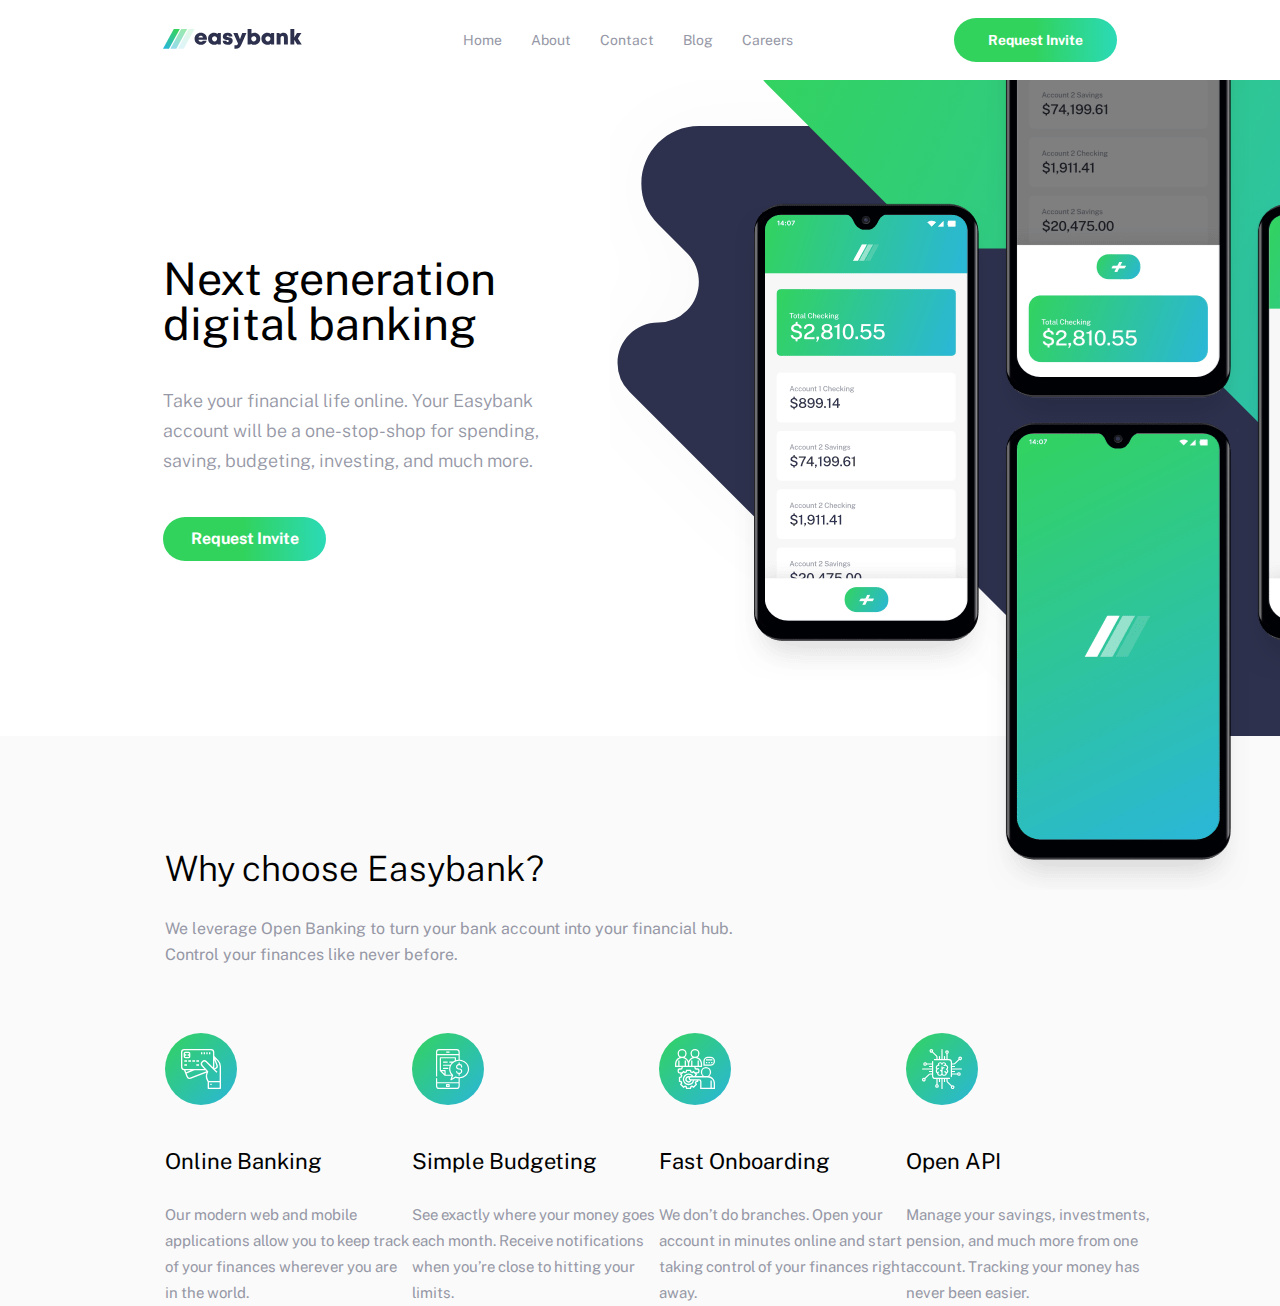
==== index.html @ a8ef4554 "Update" ====
<!DOCTYPE html>

<html lang="en">
<head>

    <meta charset="UTF-8">
    <meta name="viewport"
          content="width=device-width, user-scalable=no, initial-scale=1.0, maximum-scale=1.0, minimum-scale=1.0">
    <meta http-equiv="X-UA-Compatible" content="ie=edge">
    <meta name="author" content="Alexis Ferreira">
    <link rel="icon" type="image/png" sizes="32x32" href="./images/favicon-32x32.png">
    <link rel="stylesheet" href="css/reset.css">
    <link rel="stylesheet" href="css/styles.css">
    <title>Challenge 11</title>

</head>

<body>

<section class="container-header">
    <header>
        <div id="header-responsive">
            <div class="logo-responsive">
                <img src="images/logo.svg" alt="Website logo">
            </div>
            <div id="menu-responsive">

            </div>
        </div>

        <div id="header-desktop">
            <div class="logo-desktop">
                <a href="#">
                    <img src="images/logo.svg" alt="Website logo">
                </a>
            </div>
            <div class="menu-desktop">
                <ul>
                    <li>
                        <a href="#!">Home</a>
                    </li>
                    <li>
                        <a href="#!">About</a>
                    </li>
                    <li>
                        <a href="#!">Contact</a>
                    </li>
                    <li>
                        <a href="#!">Blog</a>
                    </li>
                    <li>
                        <a href="#!">Careers</a>
                    </li>
                </ul>
            </div>
            <div class="container-btn-request">
                <div class="btn-request">
                    <a href="#!">Request Invite</a>
                </div>
            </div>
        </div>
    </header>
</section>

<main>
    <section class="container-next-generation">
        <div class="next-generation">
            <h2>Next generation digital banking</h2>
            <p class="description-next-generation">
                Take your financial life online. Your Easybank account will be a one-stop-shop for spending, saving,
                budgeting, investing, and much more.
            </p>
            <div class="btn-request">
                <a href="#!">Request Invite</a>
            </div>
        </div>
        <div class="container-mobile-application">
            <div id="mobile-application-background"></div>
        </div>

    </section>

    <section class="container-why-choose-easybank">
        <div class="title-why-choose-easybank">
            Why choose Easybank?
        </div>
        <div class="description-why-choose-easybank">
            We leverage Open Banking to turn your bank account into your financial hub. Control
            your finances like never before.
        </div>
        <div class="container-description">
            <div class="container-description-why-choose-easybank">
                <div class="container-icon-why-choose-easybank">
                    <img src="images/icon-online.svg" alt="Online banking icon">
                </div>
                <div class="h2-why-choose-easybank">Online Banking</div>
                <p class="text-why-choose-easybank">Our modern web and mobile applications allow you to keep track of
                    your
                    finances wherever you are in the world.</p>
            </div>
            <div class="container-description-why-choose-easybank">
                <div class="container-icon-why-choose-easybank">
                    <img src="images/icon-budgeting.svg" alt="Budgeting icon">
                </div>
                <div class="h2-why-choose-easybank">Simple Budgeting</div>
                <p class="text-why-choose-easybank">See exactly where your money goes each month. Receive notifications
                    when
                    you’re close to hitting your limits.</p>
            </div>
            <div class="container-description-why-choose-easybank">
                <div class="container-icon-why-choose-easybank">
                    <img src="images/icon-onboarding.svg" alt="Onboarding icon">
                </div>
                <div class="h2-why-choose-easybank">Fast Onboarding</div>
                <p class="text-why-choose-easybank">We don’t do branches. Open your account in minutes online and start
                    taking control of your finances right away.</p>
            </div>
            <div class="container-description-why-choose-easybank">
                <div class="container-icon-why-choose-easybank">
                    <img src="images/icon-api.svg" alt="Api icon">
                </div>
                <div class="h2-why-choose-easybank">Open API</div>
                <p class="text-why-choose-easybank">Manage your savings, investments, pension, and much more from one
                    account. Tracking your money has never been easier.</p>
            </div>
        </div>
    </section>
</main>

<script src="js/script.js"></script>
</body>

</html>
---- css/styles.css ----
/******************** POLICE ********************/

@font-face {
    font-family: "Public Sans";
    src: url("../police/Public_Sans/PublicSans-VariableFont_wght.ttf");
}

/******************** GENERAL ********************/

body {

    font-family: "Public Sans", sans-serif;
}

.btn-request {

    height: 44px;
    width: 163px;

    border-radius: 50px;

    background: rgb(49, 211, 92);
    background: linear-gradient(90deg, rgba(49, 211, 92, 1) 49%, rgba(43, 218, 183, 1) 100%);

    display: flex;
    justify-content: center;
    align-items: center;
}

.btn-request > a {

    color: white;

    font-weight: 700;

    text-decoration: none;

    padding: 13px 25px;
    border-radius: 50px;
}


/******************** HEADER ********************/

/*
HEADER DESKTOP */

#header-responsive {

    display: none;
}

#header-desktop {

    display: flex;
    justify-content: space-between;
    align-items: center;

    background-color: white;

    position: relative;

    z-index: 3;

    padding: 0 163px;

    height: 80px;

    font-size: 14px;
}

#header-desktop > .menu-desktop > ul {

    width: 330px;

    display: flex;
    justify-content: space-between;
}

#header-desktop > .menu-desktop > ul > li > a {

    text-decoration: none;

    color: hsl(233, 8%, 62%);
}

/*
RESPONSIVE */

@media all AND (max-width: 1024px) {

    #header-desktop {

        display: none;
    }

    #header-responsive {

        display: flex;
        justify-content: space-between;

        height: 64px;
    }

    #header-responsive > .logo-responsive {

        margin-left: 24px;

        display: flex;
        align-items: center;
    }

    #header-responsive > #menu-responsive {

        width: 25px;

        margin-right: 24px;

        background: url("../images/icon-hamburger.svg") no-repeat center;
        background-size: contain;
    }
}

/******************** MAIN ********************/

/*
NEXT GENERATION */

main > .container-next-generation {

    display: flex;
    align-items: center;

    height: 656px;
}

main > .container-next-generation > .next-generation {

    display: flex;
    flex-direction: column;
    justify-content: space-between;

    padding-left: 163px;

    width: 40%;
    height: 305px;
}

main > .container-next-generation > .next-generation > h2 {

    font-size: 45px;

    width: 400px;
}

main > .container-next-generation > .next-generation > .description-next-generation {

    font-size: 18px;
    font-weight: 300;

    color: hsl(233, 8%, 62%);

    line-height: 30px;

    width: 431px;
}

main > .container-next-generation > .container-mobile-application {

    position: relative;

    width: 60%;
    height: 100%;

    background: url("../images/bg-intro-desktop.svg") -65px -261px;

    overflow-x: clip;
}

#mobile-application-background {

    height: 930px;
    width: 100%;

    background: url("../images/image-mockups.png");

    z-index: 2;

    position: absolute;
    top: -120px;
    right: -125px;

}

/*
WHY CHOOSE EASYBANK */

main > .container-why-choose-easybank {

    padding-top: 115px;

    background-color: hsl(0, 0%, 98%);

    text-align: center;
}

main > .container-why-choose-easybank > .title-why-choose-easybank {

    text-align: start;

    margin-left: 165px;
    margin-bottom: 30px;

    font-size: 35px;
    font-weight: 300;

    min-width: 175px;
}

main > .container-why-choose-easybank > .description-why-choose-easybank {

    text-align: start;

    margin-left: 165px;
    margin-bottom: 65px;

    width: 620px;

    line-height: 26px;

    color: hsl(233, 8%, 62%);
}

main > .container-why-choose-easybank > .container-description {

    display: flex;
    justify-content: space-between;

    padding: 0 165px;

    text-align: start;
}

main > .container-why-choose-easybank > .container-description > .container-description-why-choose-easybank > .container-icon-why-choose-easybank {

    display: flex;
    justify-content: start;

    margin-bottom: 45px;
}

main > .container-why-choose-easybank > .container-description > .container-description-why-choose-easybank > .h2-why-choose-easybank {

    font-size: 22px;

    margin-bottom: 30px;
}

main > .container-why-choose-easybank > .container-description > .container-description-why-choose-easybank > .text-why-choose-easybank {

    font-size: 15px;

    color: hsl(233, 8%, 62%);

    line-height: 26px;

    width: 247px;
}

/*
RESPONSIVE MAIN
SECTION NEXT GENERATION*/

@media all AND (max-width: 1024px) {

    main > .container-next-generation {

        flex-direction: column-reverse;
        justify-content: flex-end;
    }

    main > .container-next-generation > .container-mobile-application {

        margin-bottom: 40px;

        height: 310px;
        width: 100%;

        background-size: cover !important;
        background: url("../images/bg-intro-mobile.svg") no-repeat right -80px;
    }

    main > .container-next-generation > .next-generation {

        padding-left: 0;

        text-align: center;

        display: flex;
        flex-direction: column;
        align-items: center;

        height: auto;
        width: auto;
        margin-bottom: 90px;
    }

    main > .container-next-generation > .next-generation > h2 {

        margin-bottom: 25px;

        font-size: 35px;
        font-weight: 300;

        width: 290px;

        line-height: 45px;
    }

    main > .container-next-generation > .next-generation > .description-next-generation {

        margin-bottom: 35px;

        font-size: 14px;

        width: 90%;
        min-width: 305px;
    }

    #mobile-application-background {

        background-size: 360px;

        height: 100%;

        background-position: center -129px;
        background-repeat: no-repeat;

        top: 0;
        left: 0;
    }

    /*
RESPONSIVE
WHY CHOOSE EASYBANK*/
    main > .container-why-choose-easybank {

        padding-top: 70px;

        background-color: hsl(0, 0%, 98%);

        display: flex;
        flex-direction: column;
        align-items: center;
    }

    main > .container-why-choose-easybank > .title-why-choose-easybank {

        text-align: center;

        margin-left: 0;
    }

    main > .container-why-choose-easybank > .description-why-choose-easybank {

        text-align: center;

        margin-left: 0;
        margin-bottom: 60px;

        line-height: 20px;

        width: 300px;

        font-size: 14px;
    }

    main > .container-why-choose-easybank > .container-description {

        display: flex;
        flex-direction: column;
        align-items: center;

        padding: 0;
    }

    main > .container-why-choose-easybank > .container-description > .container-description-why-choose-easybank {

        display: flex;
        flex-direction: column;
        align-items: center;

        text-align: center;

        margin-bottom: 30px;
    }

    main > .container-why-choose-easybank > .container-description > .container-description-why-choose-easybank
    > .text-why-choose-easybank {

        width: 320px;

        font-size: 315px;
    }

    }
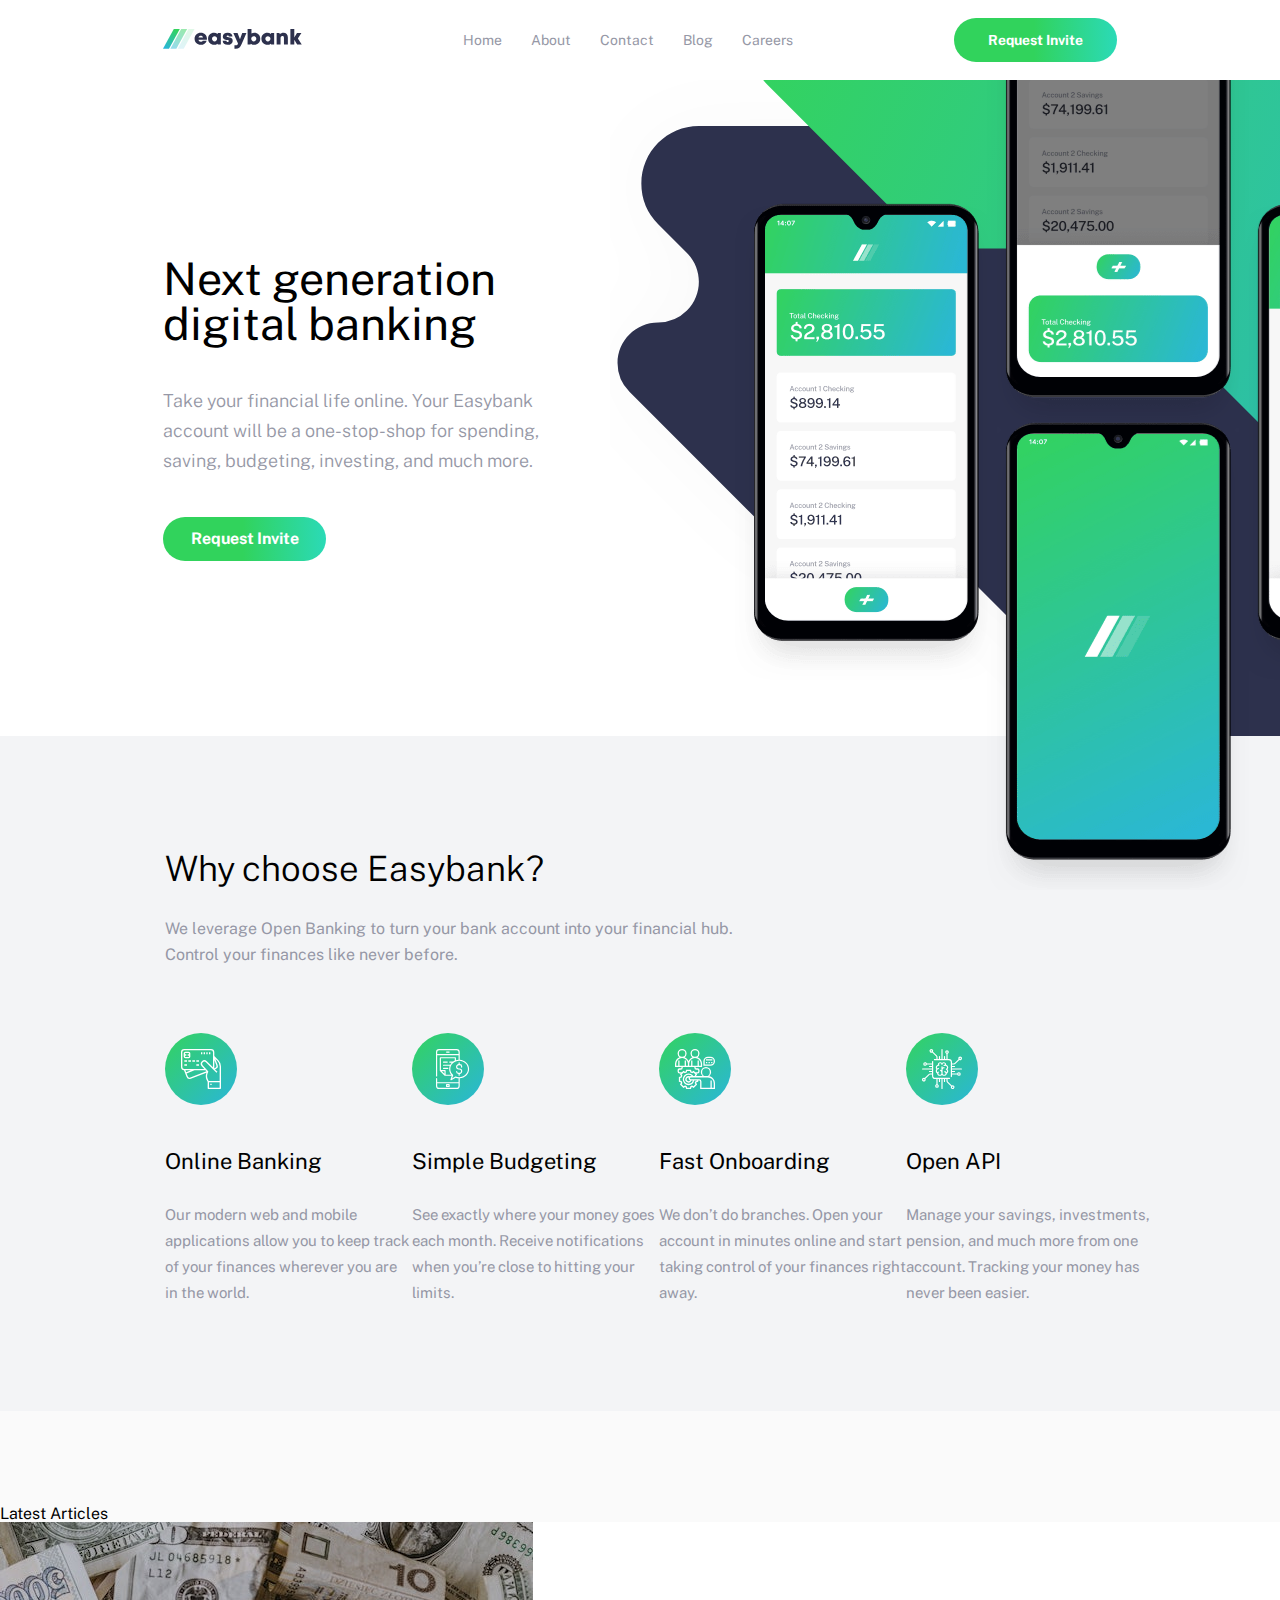
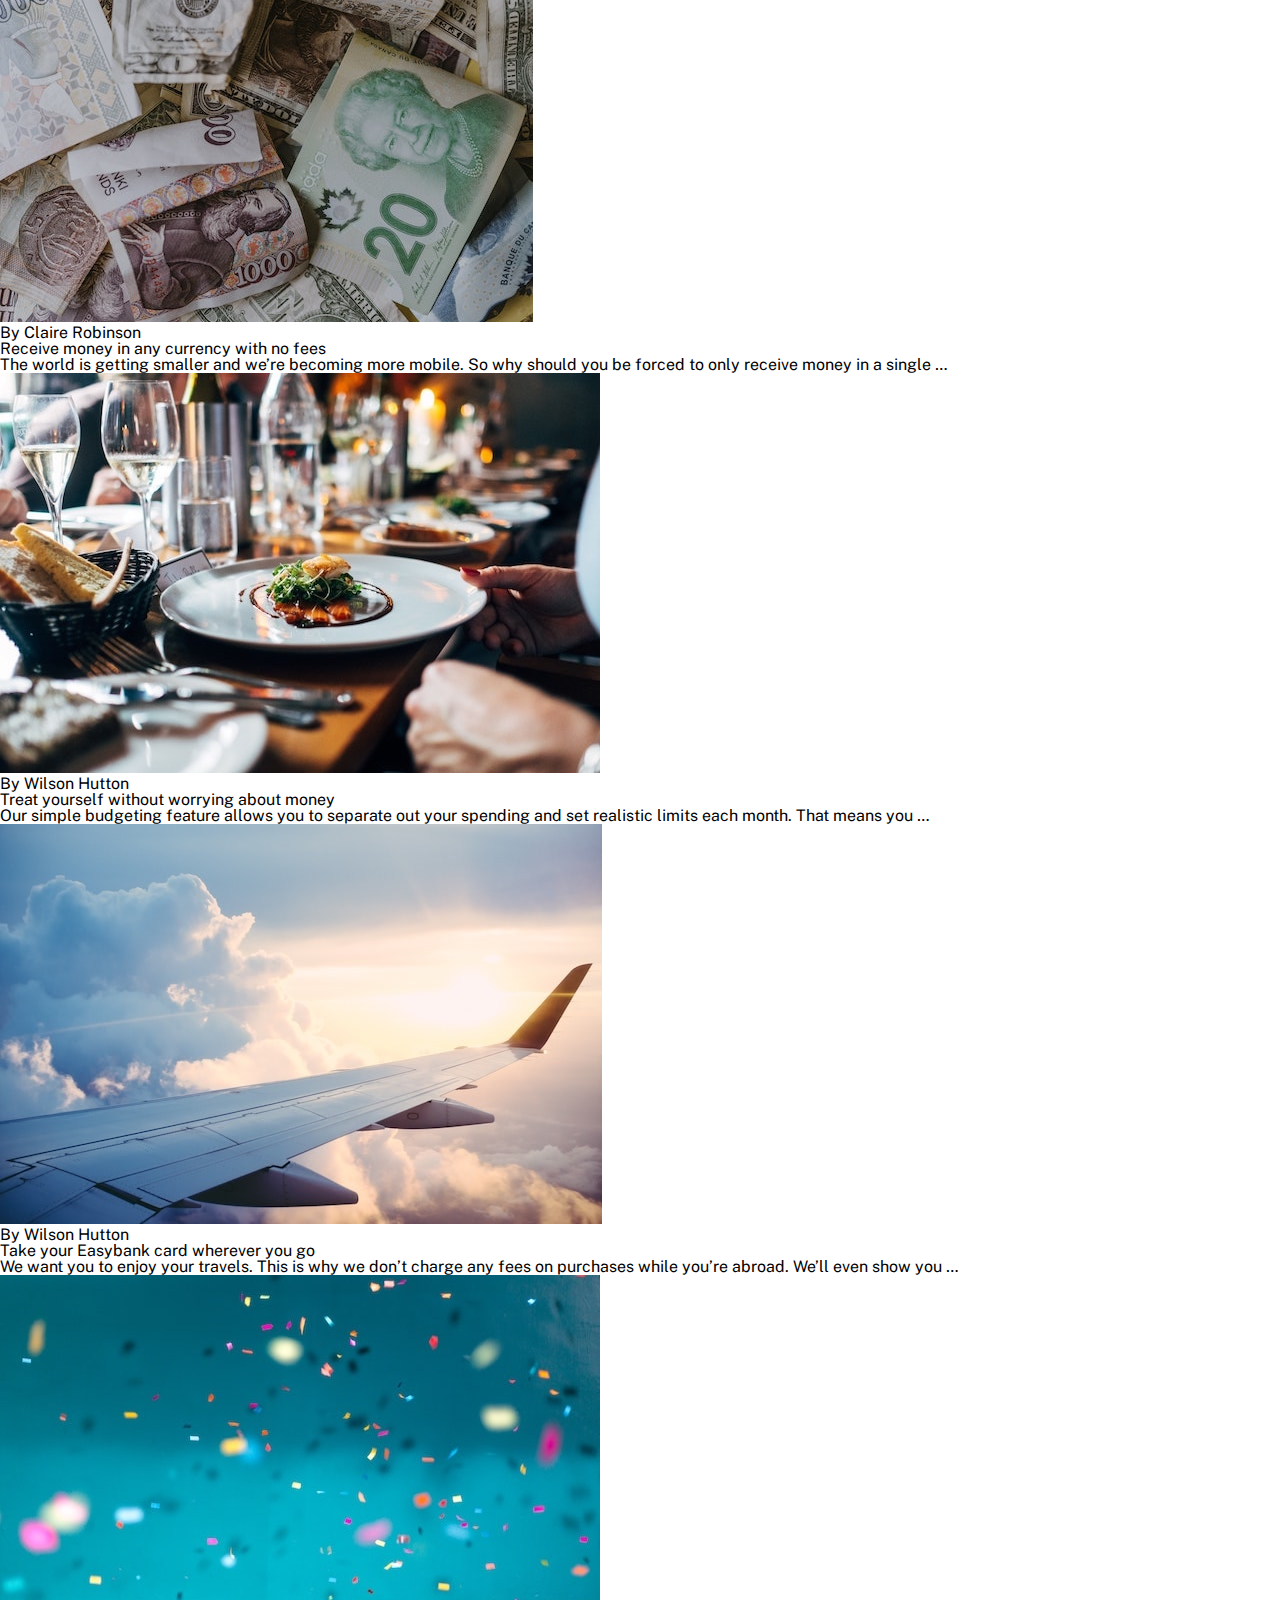
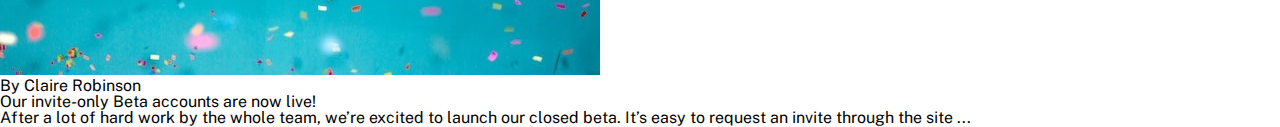
==== commit 9d574de9: "Update" ====
--- a/index.html
+++ b/index.html
@@ -125,6 +125,48 @@
             </div>
         </div>
     </section>
+
+    <section class="latest-article">
+        <div class="title-latest-article">
+            Latest Articles
+        </div>
+        <div class="container-articles">
+            <div class="articles">
+                <div class="article">
+                    <div class="image-article">
+                        <img src="images/image-currency.jpg" alt="Money picture">
+                    </div>
+                    <div class="article-author">By Claire Robinson</div>
+                    <div class="article-title">Receive money in any currency with no fees</div>
+                    <div class="article-text">The world is getting smaller and we’re becoming more mobile. So why should you be forced to only receive money in a single …</div>
+                </div>
+                <div class="article">
+                    <div class="image-article">
+                        <img src="images/image-restaurant.jpg" alt="Restaurent picture">
+                    </div>
+                    <div class="article-author">By Wilson Hutton</div>
+                    <div class="article-title">Treat yourself without worrying about money</div>
+                    <div class="article-text">Our simple budgeting feature allows you to separate out your spending and set realistic limits each month. That means you …</div>
+                </div>
+                <div class="article">
+                    <div class="image-article">
+                        <img src="images/image-plane.jpg" alt="Plane picture">
+                    </div>
+                    <div class="article-author">By Wilson Hutton</div>
+                    <div class="article-title">Take your Easybank card wherever you go</div>
+                    <div class="article-text">We want you to enjoy your travels. This is why we don’t charge any fees on purchases while you’re abroad. We’ll even show you …</div>
+                </div>
+                <div class="article">
+                    <div class="image-article">
+                        <img src="images/image-confetti.jpg" alt="Confetti picture">
+                    </div>
+                    <div class="article-author">By Claire Robinson</div>
+                    <div class="article-title">Our invite-only Beta accounts are now live!</div>
+                    <div class="article-text">After a lot of hard work by the whole team, we’re excited to launch our closed beta. It’s easy to request an invite through the site ...</div>
+                </div>
+            </div>
+        </div>
+    </section>
 </main>
 
 <script src="js/script.js"></script>
--- a/css/styles.css
+++ b/css/styles.css
@@ -199,9 +199,11 @@
 
     padding-top: 115px;
 
-    background-color: hsl(0, 0%, 98%);
+    background-color: hsl(220, 16%, 96%);
 
     text-align: center;
+
+    padding-bottom: 105px;
 }
 
 main > .container-why-choose-easybank > .title-why-choose-easybank {
@@ -265,6 +267,20 @@
     line-height: 26px;
 
     width: 247px;
+}
+
+/*
+SECTION LATEST ARTICLES */
+main > .latest-article {
+
+    padding-top: 95px;
+
+    background-color: hsl(0, 0%, 98%);
+}
+
+main > .latest-article > .container-articles > .articles > .article {
+
+    background-color: white;
 }
 
 /*
@@ -345,9 +361,7 @@
 WHY CHOOSE EASYBANK*/
     main > .container-why-choose-easybank {
 
-        padding-top: 70px;
-
-        background-color: hsl(0, 0%, 98%);
+        padding: 70px 0;
 
         display: flex;
         flex-direction: column;
@@ -400,7 +414,80 @@
 
         width: 320px;
 
-        font-size: 315px;
-    }
-
-    }+        font-size: 15px;
+    }
+
+    /* RESPONSIVE
+SECTION LATEST ARTICLES */
+    main > .latest-article {
+
+        padding-top: 95px;
+    }
+
+    main > .latest-article > .title-latest-article {
+
+        font-size: 25px;
+
+        text-align: center;
+
+        margin-bottom: 39px;
+    }
+
+    main > .latest-article > .container-articles > .articles > .article {
+
+        text-align: start;
+
+        width: 327px;
+
+        margin: 0 auto;
+    }
+
+    main > .latest-article > .container-articles > .articles > .article > .image-article > img {
+
+        height: 200px;
+        width: 327px;
+
+        border-top-left-radius: 5px;
+        border-top-right-radius: 5px;
+
+        margin-bottom: 30px;
+    }
+
+    main > .latest-article > .container-articles > .articles > .article > .article-author {
+
+        width: 265px;
+
+        font-size: 11px;
+
+        color: hsl(233, 8%, 62%);
+
+        margin: 0 auto 15px;
+    }
+
+    main > .latest-article > .container-articles > .articles > .article > .article-title {
+
+        width: 265px;
+
+        font-size: 15px;
+
+        line-height: 20px;
+
+        margin: 0 auto 15px;
+    }
+
+    main > .latest-article > .container-articles > .articles > .article > .article-text {
+
+        font-size: 12px;
+
+        width: 265px;
+
+        line-height: 17px;
+
+        padding-bottom: 38px;
+
+        margin: 0 auto 24px;
+
+        color: hsl(233, 8%, 62%);
+    }
+
+}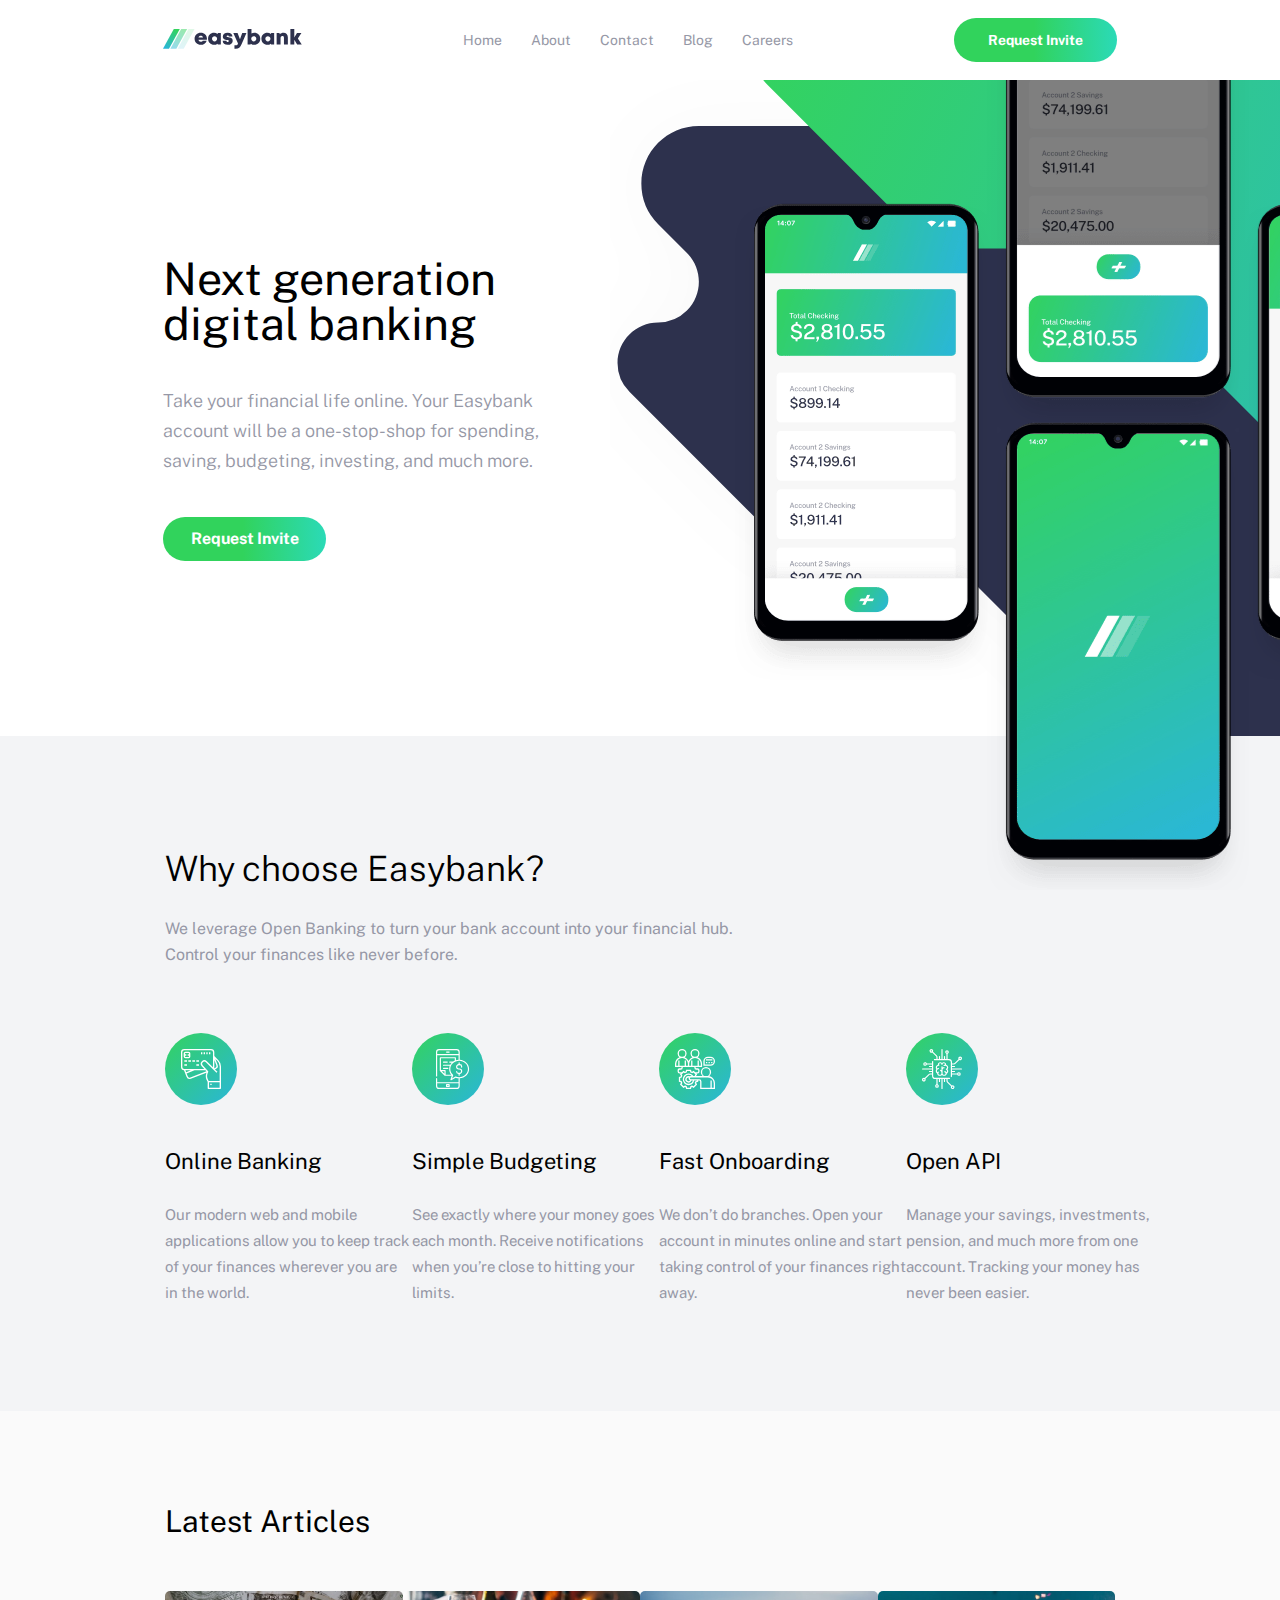
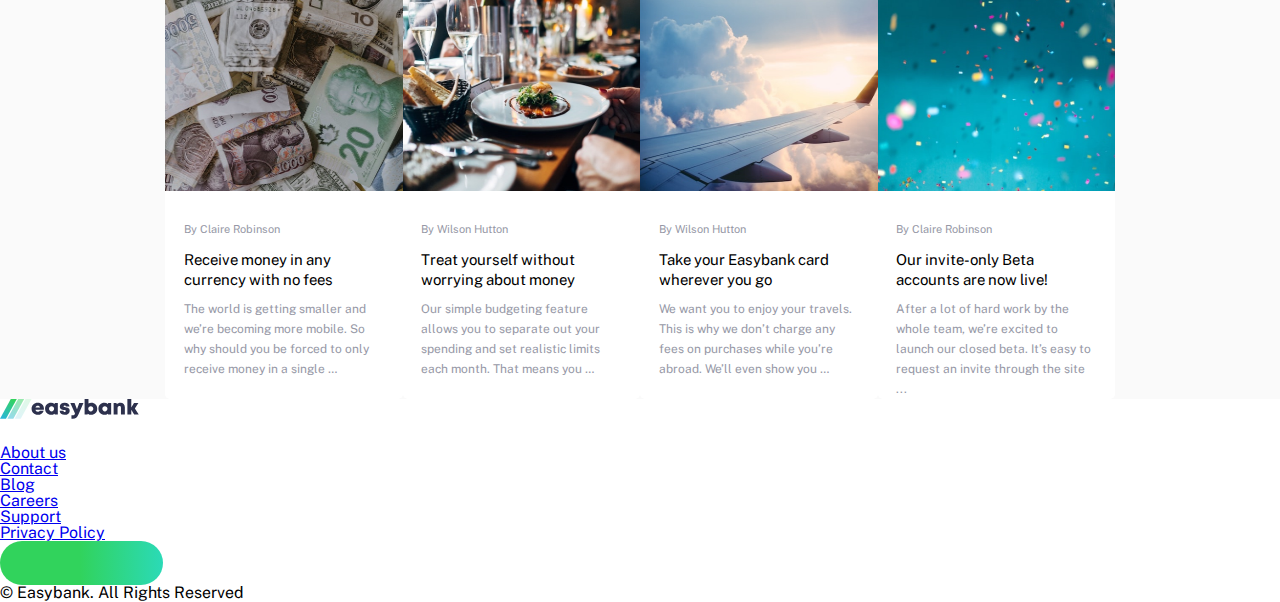
==== commit 63a97135: "Add footer" ====
--- a/index.html
+++ b/index.html
@@ -169,6 +169,49 @@
     </section>
 </main>
 
+<footer>
+    <div class="container-footer">
+        <div class="logo-footer">
+            <img src="images/logo.svg" alt="Website logo">
+        </div>
+        <div class="container-social-media-footer">
+            <div class="social-media-footer-logo">
+                <img src="images/icon-facebook.svg" alt="Facebook icon">
+                <img src="images/icon-youtube.svg" alt="Youtube icon">
+                <img src="images/icon-twitter.svg" alt="Twitter icon">
+                <img src="images/icon-pinterest.svg" alt="Pinterest icon">
+                <img src="images/icon-instagram.svg" alt="Instagram icon">
+            </div>
+        </div>
+        <div class="menu-footer">
+            <ul>
+                <li>
+                    <a href="#!">About us</a>
+                </li>
+                <li>
+                    <a href="#!">Contact</a>
+                </li>
+                <li>
+                    <a href="#!">Blog</a>
+                </li>
+                <li>
+                    <a href="#!">Careers</a>
+                </li>
+                <li>
+                    <a href="#!">Support</a>
+                </li>
+                <li>
+                    <a href="#!">Privacy Policy</a>
+                </li>
+            </ul>
+        </div>
+        <div class="btn-request"></div>
+        <div class="copyright">
+            © Easybank. All Rights Reserved
+        </div>
+    </div>
+</footer>
+
 <script src="js/script.js"></script>
 </body>
 
--- a/css/styles.css
+++ b/css/styles.css
@@ -273,14 +273,74 @@
 SECTION LATEST ARTICLES */
 main > .latest-article {
 
-    padding-top: 95px;
+    padding: 95px 165px 0;
 
     background-color: hsl(0, 0%, 98%);
 }
 
+main > .latest-article > .title-latest-article {
+
+    font-size: 30px;
+
+    margin-bottom: 55px;
+}
+
+main > .latest-article > .container-articles > .articles {
+
+    display: flex;
+    justify-content: space-between;
+}
+
 main > .latest-article > .container-articles > .articles > .article {
 
     background-color: white;
+
+    border-radius: 5px;
+
+    overflow: hidden;
+}
+
+main > .latest-article > .container-articles > .articles > .article > .image-article > img{
+
+    height: 200px;
+    width: 255px;
+}
+
+main > .latest-article > .container-articles > .articles > .article > .article-author {
+
+    margin: 30px auto 15px;
+
+    color: hsl(233, 8%, 62%);
+
+    width: 200px;
+
+    font-size: 11px;
+
+}
+
+main > .latest-article > .container-articles > .articles > .article > .article-title {
+
+    font-size: 15px;
+
+    width: 200px;
+
+    line-height: 20px;
+
+    margin: 0 auto 9px;
+
+}
+
+main > .latest-article > .container-articles > .articles > .article > .article-text {
+
+    width: 200px;
+
+    font-size: 12px;
+
+    line-height: 20px;
+
+    color: hsl(233, 8%, 62%);
+
+    margin: 0 auto;
 }
 
 /*
@@ -422,6 +482,7 @@
     main > .latest-article {
 
         padding-top: 95px;
+        padding-bottom: 38px;
     }
 
     main > .latest-article > .title-latest-article {
@@ -433,13 +494,25 @@
         margin-bottom: 39px;
     }
 
+    main > .latest-article > .container-articles > .articles {
+
+        flex-direction: column;
+    }
+
     main > .latest-article > .container-articles > .articles > .article {
 
         text-align: start;
 
         width: 327px;
 
-        margin: 0 auto;
+        margin: 0 auto 22px;
+
+        border-radius: 5px;
+    }
+
+    main > .latest-article > .container-articles > .articles > .article:last-child {
+
+        margin-bottom: 90px;
     }
 
     main > .latest-article > .container-articles > .articles > .article > .image-article > img {
@@ -447,9 +520,6 @@
         height: 200px;
         width: 327px;
 
-        border-top-left-radius: 5px;
-        border-top-right-radius: 5px;
-
         margin-bottom: 30px;
     }
 
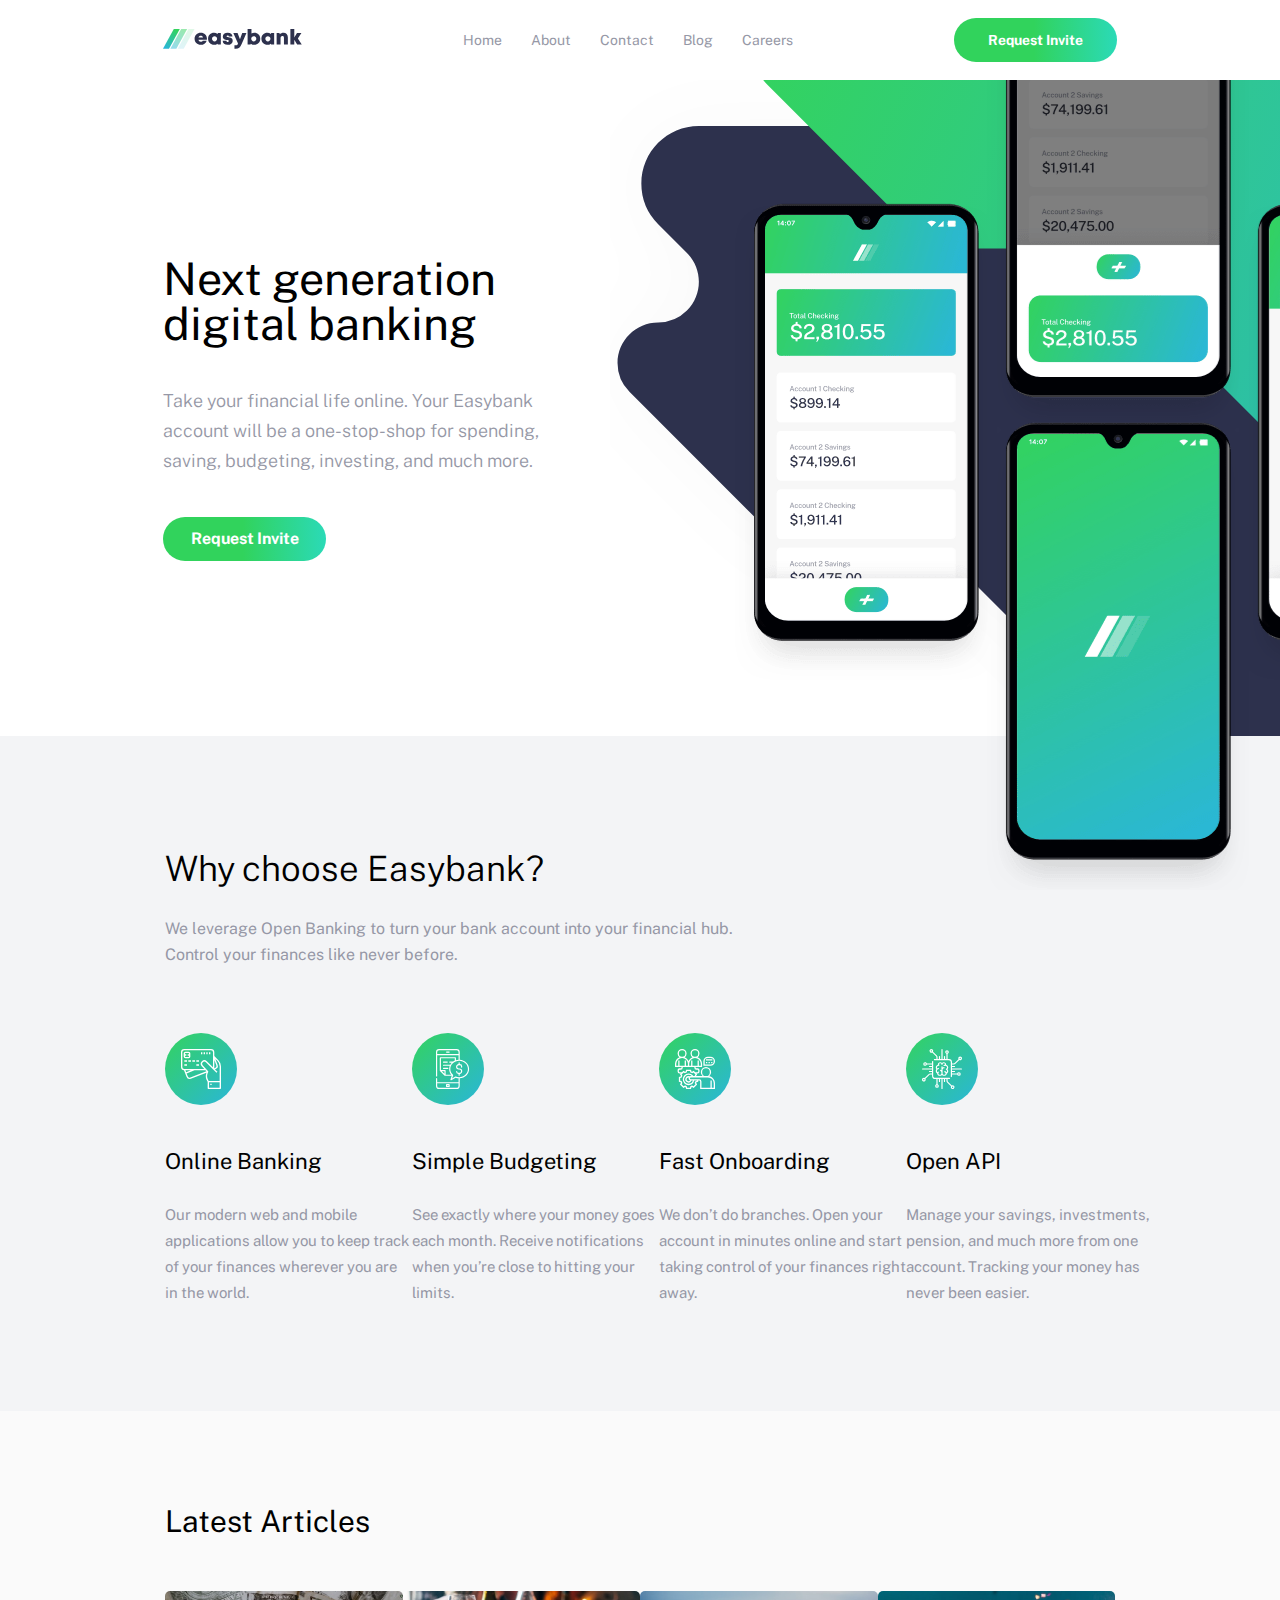
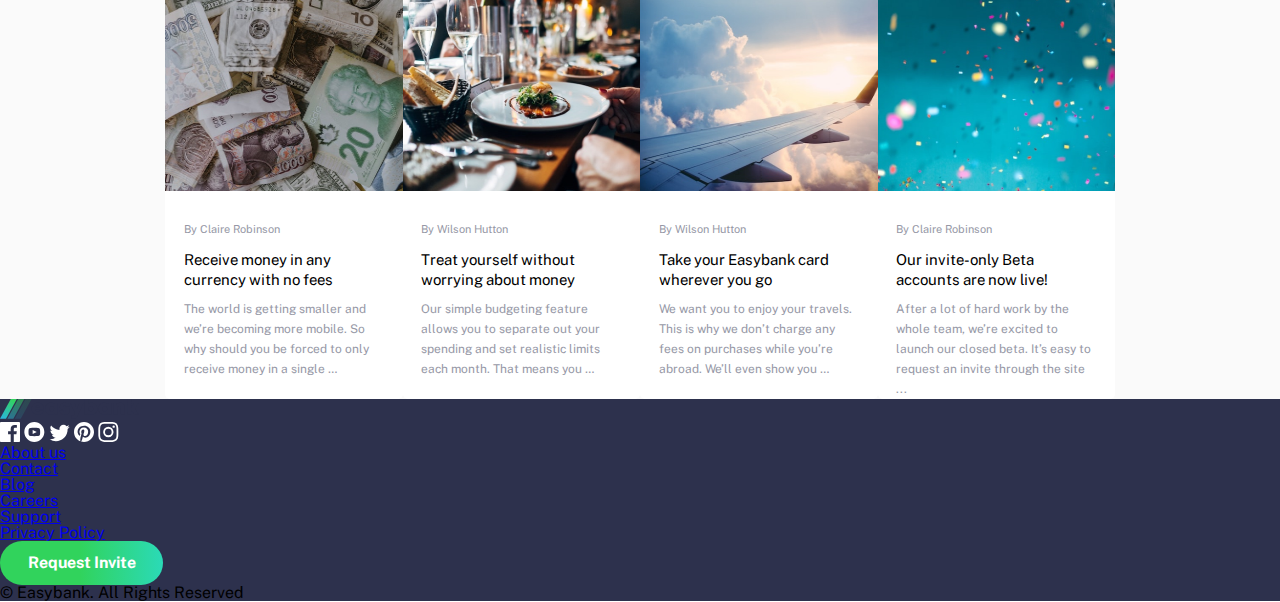
==== commit 61ee6370: "Update" ====
--- a/index.html
+++ b/index.html
@@ -138,7 +138,9 @@
                     </div>
                     <div class="article-author">By Claire Robinson</div>
                     <div class="article-title">Receive money in any currency with no fees</div>
-                    <div class="article-text">The world is getting smaller and we’re becoming more mobile. So why should you be forced to only receive money in a single …</div>
+                    <div class="article-text">The world is getting smaller and we’re becoming more mobile. So why should
+                        you be forced to only receive money in a single …
+                    </div>
                 </div>
                 <div class="article">
                     <div class="image-article">
@@ -146,7 +148,9 @@
                     </div>
                     <div class="article-author">By Wilson Hutton</div>
                     <div class="article-title">Treat yourself without worrying about money</div>
-                    <div class="article-text">Our simple budgeting feature allows you to separate out your spending and set realistic limits each month. That means you …</div>
+                    <div class="article-text">Our simple budgeting feature allows you to separate out your spending and
+                        set realistic limits each month. That means you …
+                    </div>
                 </div>
                 <div class="article">
                     <div class="image-article">
@@ -154,7 +158,9 @@
                     </div>
                     <div class="article-author">By Wilson Hutton</div>
                     <div class="article-title">Take your Easybank card wherever you go</div>
-                    <div class="article-text">We want you to enjoy your travels. This is why we don’t charge any fees on purchases while you’re abroad. We’ll even show you …</div>
+                    <div class="article-text">We want you to enjoy your travels. This is why we don’t charge any fees on
+                        purchases while you’re abroad. We’ll even show you …
+                    </div>
                 </div>
                 <div class="article">
                     <div class="image-article">
@@ -162,7 +168,9 @@
                     </div>
                     <div class="article-author">By Claire Robinson</div>
                     <div class="article-title">Our invite-only Beta accounts are now live!</div>
-                    <div class="article-text">After a lot of hard work by the whole team, we’re excited to launch our closed beta. It’s easy to request an invite through the site ...</div>
+                    <div class="article-text">After a lot of hard work by the whole team, we’re excited to launch our
+                        closed beta. It’s easy to request an invite through the site ...
+                    </div>
                 </div>
             </div>
         </div>
@@ -171,43 +179,49 @@
 
 <footer>
     <div class="container-footer">
-        <div class="logo-footer">
-            <img src="images/logo.svg" alt="Website logo">
-        </div>
-        <div class="container-social-media-footer">
-            <div class="social-media-footer-logo">
-                <img src="images/icon-facebook.svg" alt="Facebook icon">
-                <img src="images/icon-youtube.svg" alt="Youtube icon">
-                <img src="images/icon-twitter.svg" alt="Twitter icon">
-                <img src="images/icon-pinterest.svg" alt="Pinterest icon">
-                <img src="images/icon-instagram.svg" alt="Instagram icon">
-            </div>
-        </div>
-        <div class="menu-footer">
-            <ul>
-                <li>
-                    <a href="#!">About us</a>
-                </li>
-                <li>
-                    <a href="#!">Contact</a>
-                </li>
-                <li>
-                    <a href="#!">Blog</a>
-                </li>
-                <li>
-                    <a href="#!">Careers</a>
-                </li>
-                <li>
-                    <a href="#!">Support</a>
-                </li>
-                <li>
-                    <a href="#!">Privacy Policy</a>
-                </li>
-            </ul>
-        </div>
-        <div class="btn-request"></div>
-        <div class="copyright">
-            © Easybank. All Rights Reserved
+        <div class="footer-container-left">
+            <div class="logo-footer">
+                <img src="images/logo.svg" alt="Website logo">
+            </div>
+            <div class="container-social-media-footer">
+                <div class="social-media-footer-logo">
+                    <img src="images/icon-facebook.svg" alt="Facebook icon">
+                    <img src="images/icon-youtube.svg" alt="Youtube icon">
+                    <img src="images/icon-twitter.svg" alt="Twitter icon">
+                    <img src="images/icon-pinterest.svg" alt="Pinterest icon">
+                    <img src="images/icon-instagram.svg" alt="Instagram icon">
+                </div>
+            </div>
+            <div class="menu-footer">
+                <ul>
+                    <li>
+                        <a href="#!">About us</a>
+                    </li>
+                    <li>
+                        <a href="#!">Contact</a>
+                    </li>
+                    <li>
+                        <a href="#!">Blog</a>
+                    </li>
+                    <li>
+                        <a href="#!">Careers</a>
+                    </li>
+                    <li>
+                        <a href="#!">Support</a>
+                    </li>
+                    <li>
+                        <a href="#!">Privacy Policy</a>
+                    </li>
+                </ul>
+            </div>
+        </div>
+        <div class="cfooter-container-right">
+            <div class="btn-request">
+                <a href="#!">Request Invite</a>
+            </div>
+            <div class="copyright">
+                © Easybank. All Rights Reserved
+            </div>
         </div>
     </div>
 </footer>
--- a/css/styles.css
+++ b/css/styles.css
@@ -341,6 +341,14 @@
     color: hsl(233, 8%, 62%);
 
     margin: 0 auto;
+}
+
+/*
+FOOTER */
+
+footer {
+
+    background-color: hsl(233, 26%, 24%);
 }
 
 /*
@@ -469,8 +477,7 @@
         margin-bottom: 30px;
     }
 
-    main > .container-why-choose-easybank > .container-description > .container-description-why-choose-easybank
-    > .text-why-choose-easybank {
+    main > .container-why-choose-easybank > .container-description > .container-description-why-choose-easybank > .text-why-choose-easybank {
 
         width: 320px;
 
@@ -481,8 +488,7 @@
 SECTION LATEST ARTICLES */
     main > .latest-article {
 
-        padding-top: 95px;
-        padding-bottom: 38px;
+        padding: 95px 0 38px;
     }
 
     main > .latest-article > .title-latest-article {
@@ -560,4 +566,5 @@
         color: hsl(233, 8%, 62%);
     }
 
-}+
+} /* END RESPONSIVE */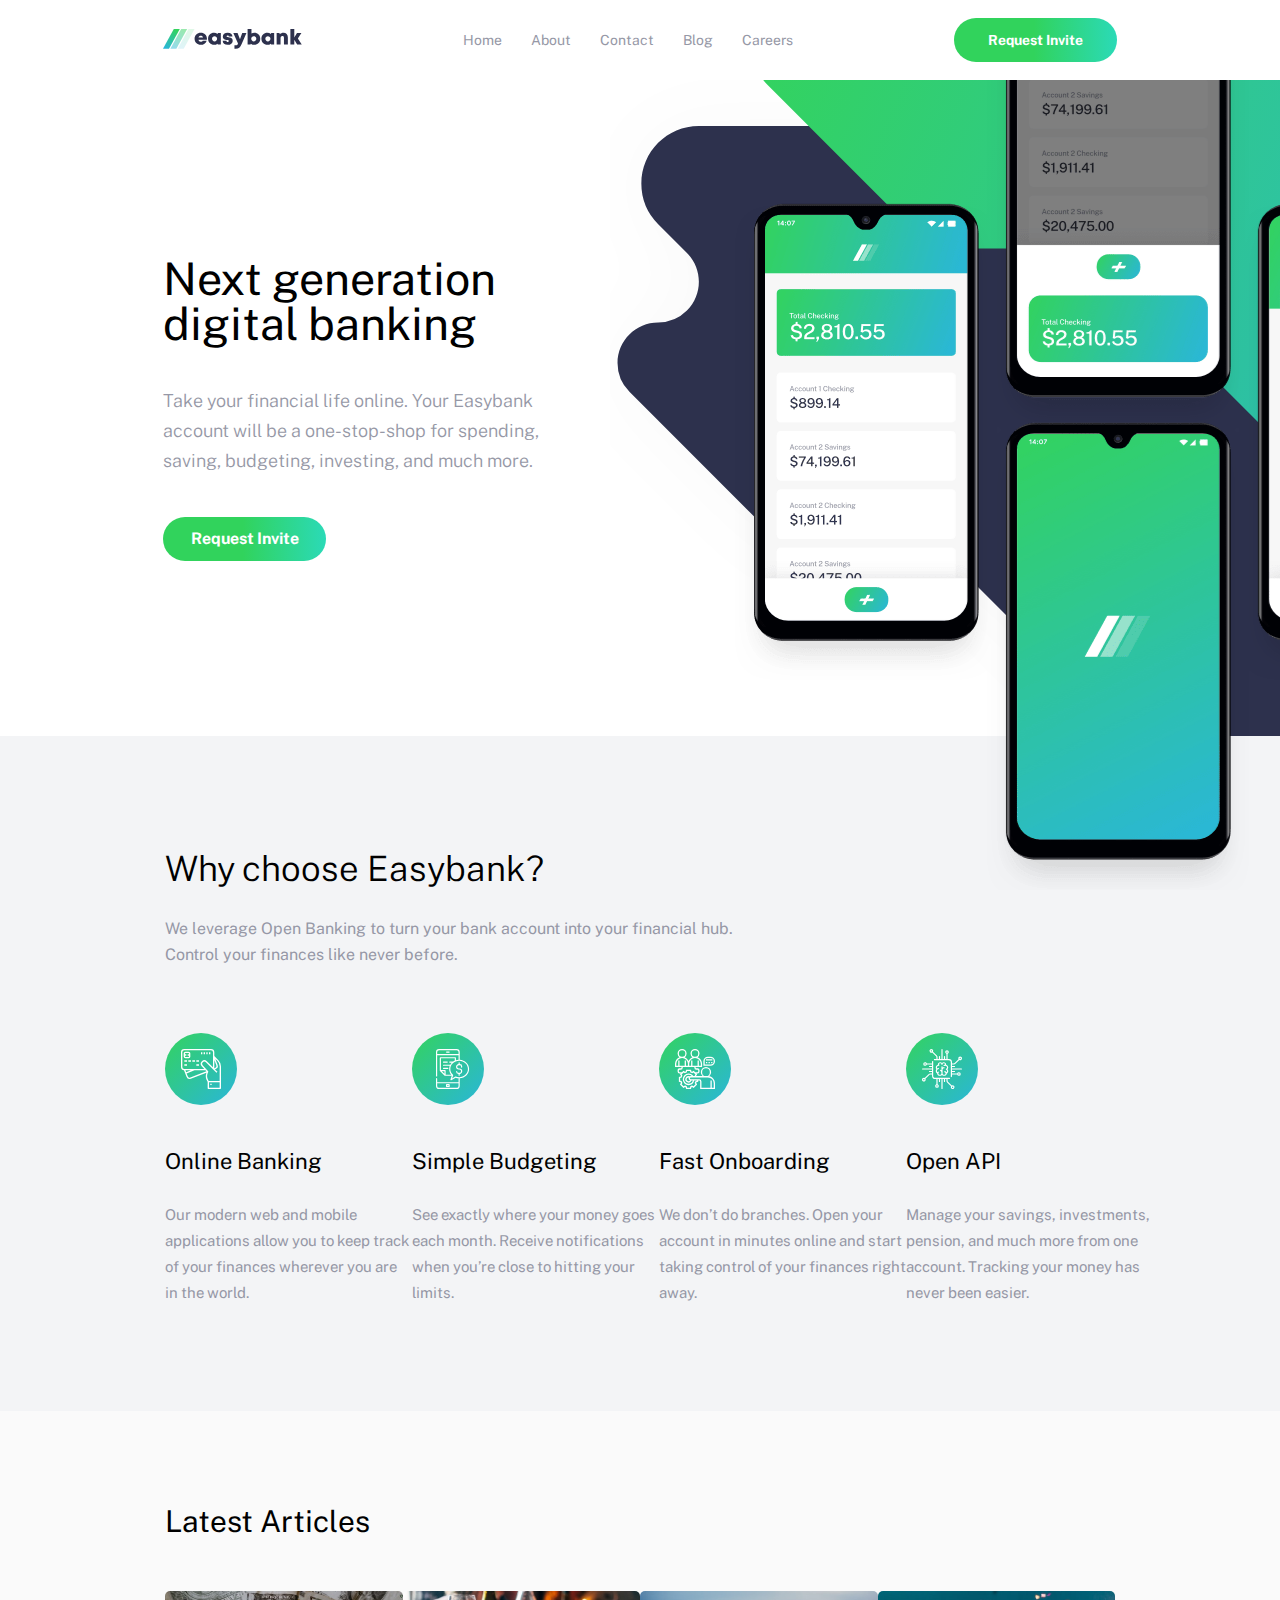
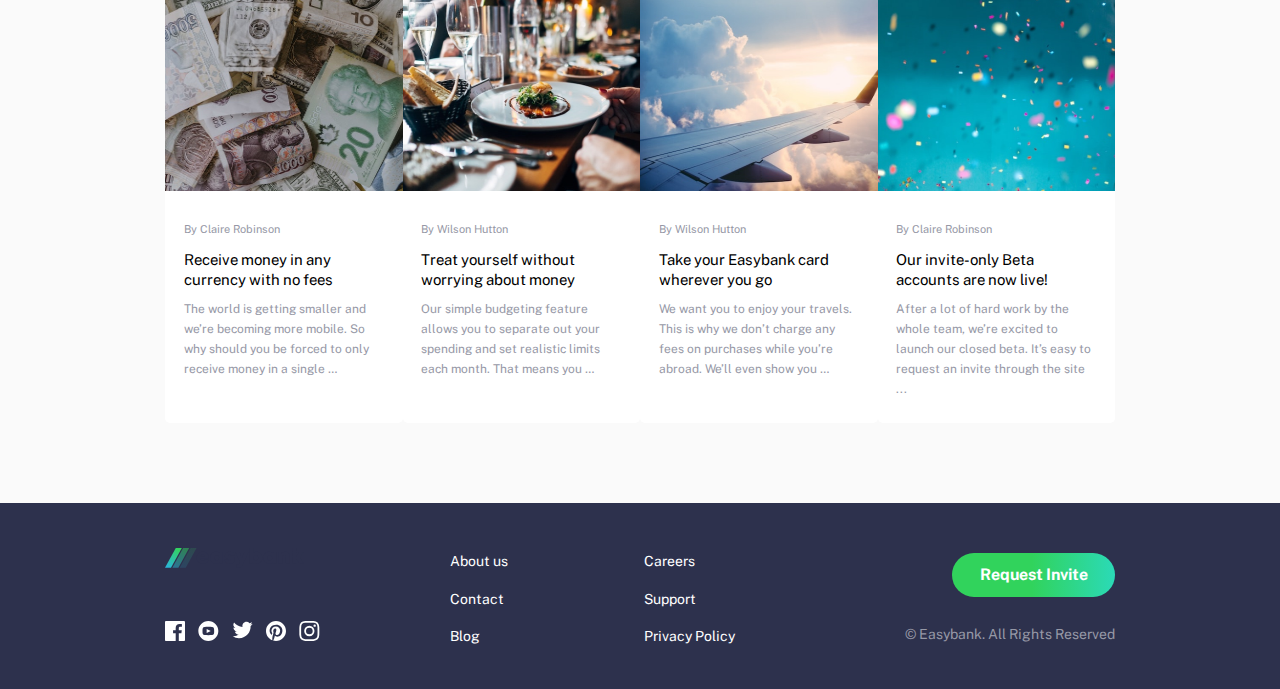
==== commit d7c551b4: "Update responsive" ====
--- a/index.html
+++ b/index.html
@@ -180,42 +180,58 @@
 <footer>
     <div class="container-footer">
         <div class="footer-container-left">
-            <div class="logo-footer">
-                <img src="images/logo.svg" alt="Website logo">
-            </div>
-            <div class="container-social-media-footer">
-                <div class="social-media-footer-logo">
-                    <img src="images/icon-facebook.svg" alt="Facebook icon">
-                    <img src="images/icon-youtube.svg" alt="Youtube icon">
-                    <img src="images/icon-twitter.svg" alt="Twitter icon">
-                    <img src="images/icon-pinterest.svg" alt="Pinterest icon">
-                    <img src="images/icon-instagram.svg" alt="Instagram icon">
+            <div class="container-logo-and-social-icon">
+                <div class="logo-footer">
+                    <img src="images/logo.svg" alt="Website logo">
+                </div>
+                <div class="container-social-media-footer">
+                    <div class="social-media-footer-logo">
+                        <a href="#!">
+                            <img src="images/icon-facebook.svg" alt="Facebook icon">
+                        </a>
+                        <a href="#!">
+                            <img src="images/icon-youtube.svg" alt="Youtube icon">
+                        </a>
+                        <a href="#!">
+                            <img src="images/icon-twitter.svg" alt="Twitter icon">
+                        </a>
+                        <a href="#!">
+                            <img src="images/icon-pinterest.svg" alt="Pinterest icon">
+                        </a>
+                        <a href="#!">
+                            <img src="images/icon-instagram.svg" alt="Instagram icon">
+                        </a>
+                    </div>
                 </div>
             </div>
             <div class="menu-footer">
                 <ul>
-                    <li>
-                        <a href="#!">About us</a>
-                    </li>
-                    <li>
-                        <a href="#!">Contact</a>
-                    </li>
-                    <li>
-                        <a href="#!">Blog</a>
-                    </li>
-                    <li>
-                        <a href="#!">Careers</a>
-                    </li>
-                    <li>
-                        <a href="#!">Support</a>
-                    </li>
-                    <li>
-                        <a href="#!">Privacy Policy</a>
-                    </li>
+                    <div class="menu-footer-left-container">
+                        <li>
+                            <a href="#!">About us</a>
+                        </li>
+                        <li>
+                            <a href="#!">Contact</a>
+                        </li>
+                        <li>
+                            <a href="#!">Blog</a>
+                        </li>
+                    </div>
+                    <div class="menu-footer-right-container">
+                        <li>
+                            <a href="#!">Careers</a>
+                        </li>
+                        <li>
+                            <a href="#!">Support</a>
+                        </li>
+                        <li>
+                            <a href="#!">Privacy Policy</a>
+                        </li>
+                    </div>
                 </ul>
             </div>
         </div>
-        <div class="cfooter-container-right">
+        <div class="footer-container-right">
             <div class="btn-request">
                 <a href="#!">Request Invite</a>
             </div>
--- a/css/styles.css
+++ b/css/styles.css
@@ -273,7 +273,7 @@
 SECTION LATEST ARTICLES */
 main > .latest-article {
 
-    padding: 95px 165px 0;
+    padding: 95px 165px 80px;
 
     background-color: hsl(0, 0%, 98%);
 }
@@ -300,7 +300,7 @@
     overflow: hidden;
 }
 
-main > .latest-article > .container-articles > .articles > .article > .image-article > img{
+main > .latest-article > .container-articles > .articles > .article > .image-article > img {
 
     height: 200px;
     width: 255px;
@@ -341,6 +341,8 @@
     color: hsl(233, 8%, 62%);
 
     margin: 0 auto;
+
+    padding-bottom: 24px;
 }
 
 /*
@@ -350,6 +352,88 @@
 
     background-color: hsl(233, 26%, 24%);
 }
+
+footer > .container-footer {
+
+    display: flex;
+    justify-content: space-between;
+
+    padding: 0 165px 45px;
+}
+
+footer > .container-footer > .footer-container-left {
+
+    display: flex;
+}
+
+footer > .container-footer > .footer-container-left > .container-logo-and-social-icon > .logo-footer {
+
+    margin-top: 45px;
+    margin-bottom: 50px;
+}
+
+footer > .container-footer > .footer-container-left > .container-logo-and-social-icon > .container-social-media-footer > .social-media-footer-logo {
+
+    display: flex;
+    justify-content: space-between;
+
+    width: 155px;
+}
+
+footer > .container-footer > .footer-container-left > .menu-footer {
+
+    width: 415px;
+
+    display: flex;
+    justify-content: flex-end;
+}
+
+footer > .container-footer > .footer-container-left > .menu-footer > ul {
+
+    display: flex;
+    justify-content: space-between;
+
+    margin-top: 50px;
+
+    width: 285px;
+}
+
+footer > .container-footer > .footer-container-left > .menu-footer > ul > div {
+
+    display: flex;
+    flex-direction: column;
+    justify-content: space-between;
+}
+
+footer > .container-footer > .footer-container-left > .menu-footer > ul > div > li > a {
+
+    text-decoration: none;
+
+    color: white;
+
+    font-size: 14px;
+}
+
+footer > .container-footer > .footer-container-right {
+
+    display: flex;
+    flex-direction: column;
+    align-items: flex-end;
+}
+
+footer > .container-footer > .footer-container-right > .btn-request {
+
+    margin-top: 50px;
+    margin-bottom: 30px;
+}
+
+footer > .container-footer > .footer-container-right > .copyright {
+
+    color: hsl(233, 8%, 62%);
+
+    font-size: 14px;
+}
+
 
 /*
 RESPONSIVE MAIN
@@ -566,5 +650,91 @@
         color: hsl(233, 8%, 62%);
     }
 
-
-} /* END RESPONSIVE */+    /*
+     RESPONSIVE FOOTER */
+    footer > .container-footer {
+
+        flex-direction: column;
+        align-items: center;
+
+        padding: 0;
+    }
+
+    footer > .container-footer > .footer-container-left {
+
+        flex-direction: column;
+    }
+
+    footer > .container-footer > .footer-container-left > .container-logo-and-social-icon > .logo-footer {
+
+        text-align: center;
+
+        margin-top: 40px;
+        margin-bottom: 30px;
+    }
+
+    footer > .container-footer > .footer-container-left > .container-logo-and-social-icon > .container-social-media-footer > .social-media-footer-logo {
+
+        width: 185px;
+    }
+
+    footer > .container-footer > .footer-container-left > .container-logo-and-social-icon > .container-social-media-footer > .social-media-footer-logo > a > img {
+
+        height: 28px;
+    }
+
+    footer > .container-footer > .footer-container-left > .container-logo-and-social-icon > .container-social-media-footer {
+
+        display: flex;
+        justify-content: center;
+    }
+
+    footer > .container-footer > .footer-container-left > .menu-footer {
+
+        justify-content: center;
+
+        width: 100%;
+    }
+
+    footer > .container-footer > .footer-container-left > .menu-footer > ul {
+
+        margin-top: 35px;
+
+        flex-direction: column;
+    }
+
+    footer > .container-footer > .footer-container-left > .menu-footer > ul > div {
+
+        text-align: center;
+
+        font-size: 14px;
+    }
+
+    footer > .container-footer > .footer-container-left > .menu-footer > ul > div > li{
+
+        margin-bottom: 20px;
+    }
+
+    footer > .container-footer > .footer-container-left > .menu-footer > ul > div > li:last-child{
+
+        margin-bottom: 35px;
+    }
+
+    footer > .container-footer > .footer-container-right {
+
+        align-items: center;
+    }
+
+    footer > .container-footer > .footer-container-right > .btn-request {
+
+        margin-top: 0;
+    }
+
+    footer > .container-footer > .footer-container-right > .copyright {
+
+        margin-bottom: 47px;
+    }
+
+    }
+
+/* END RESPONSIVE */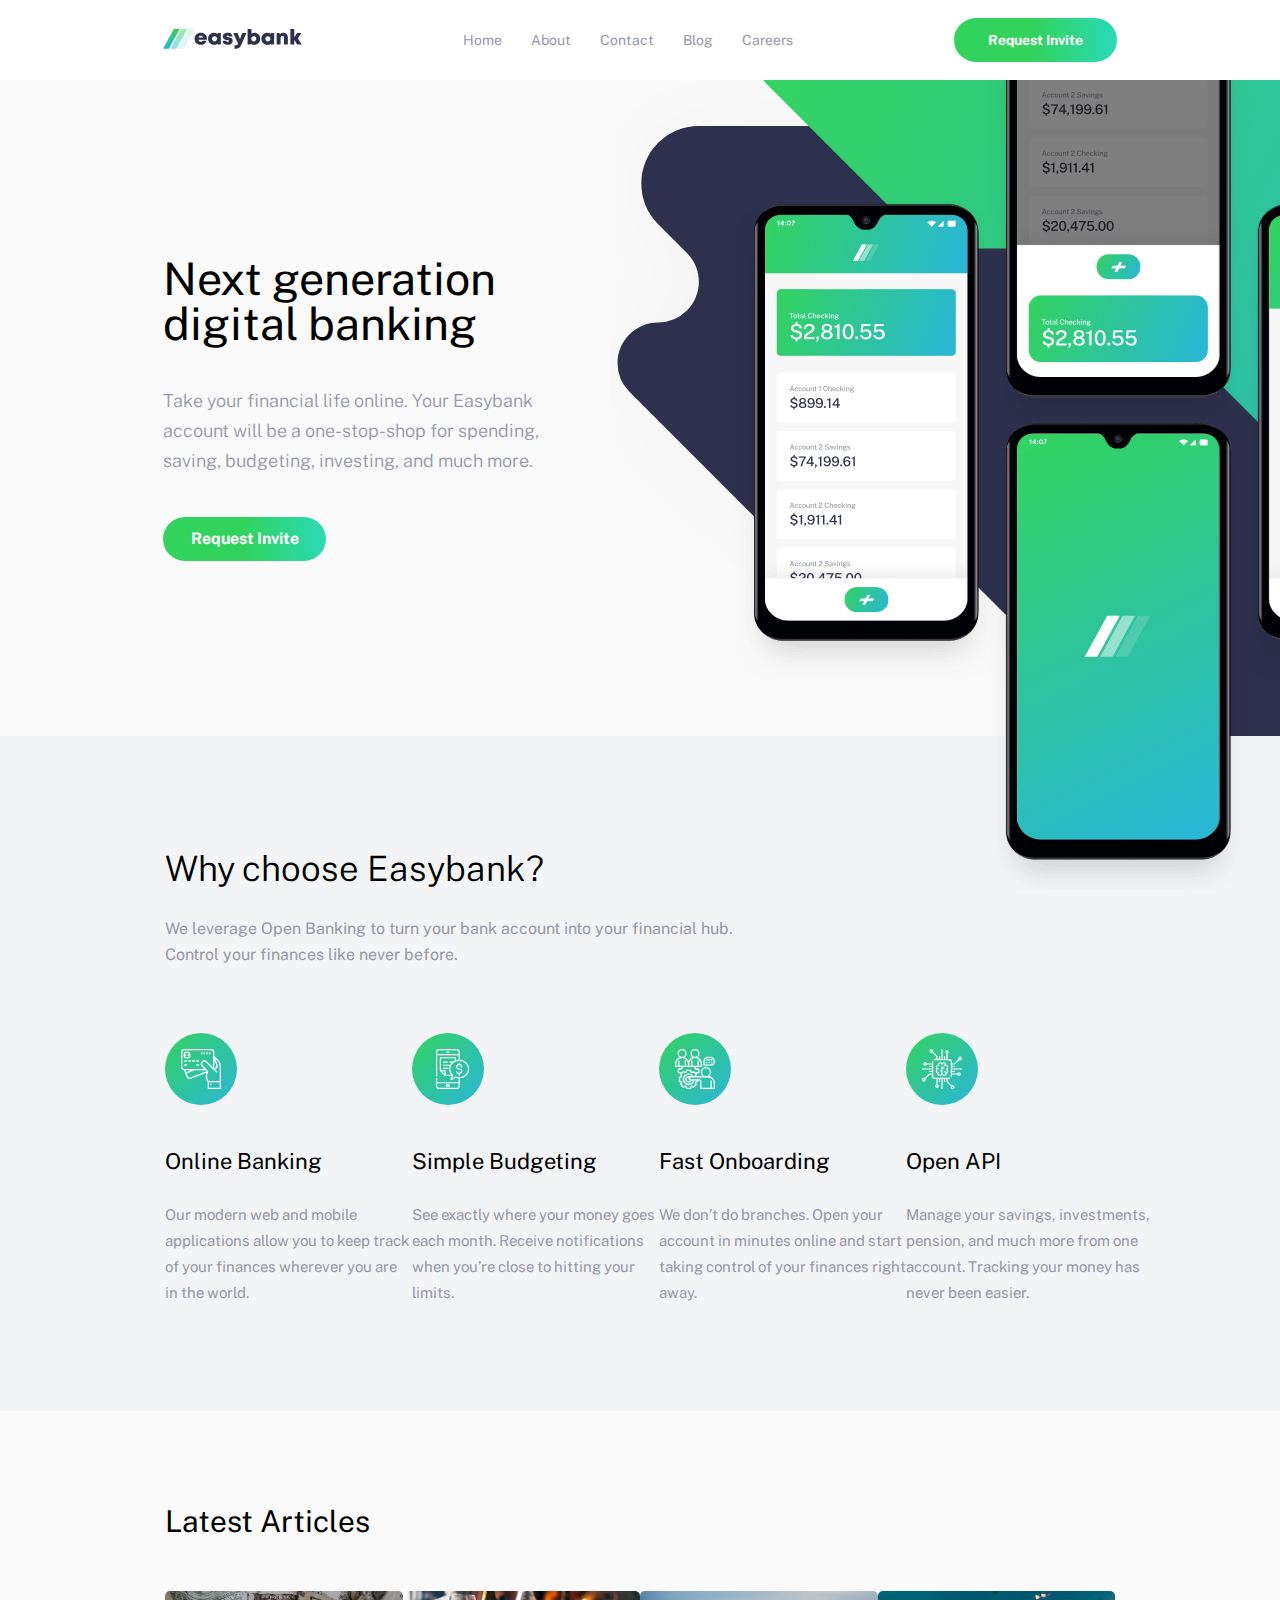
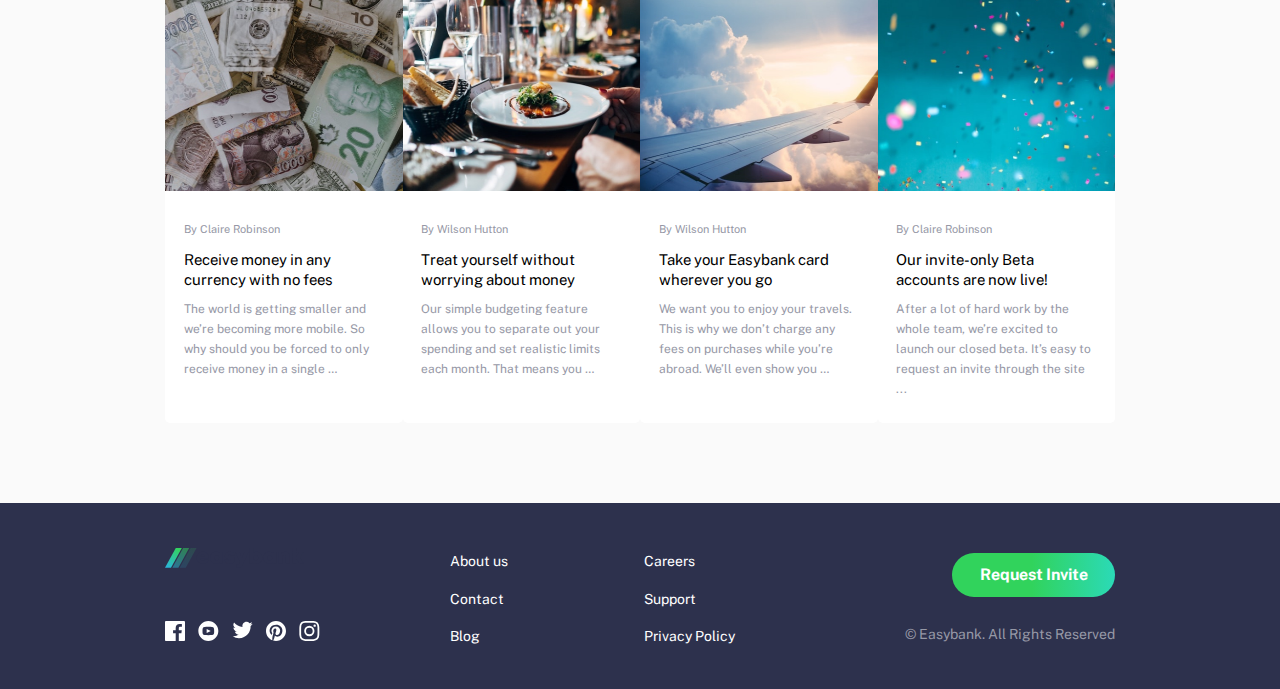
==== commit 960a85ba: "Challenge completed" ====
--- a/index.html
+++ b/index.html
@@ -23,8 +23,27 @@
             <div class="logo-responsive">
                 <img src="images/logo.svg" alt="Website logo">
             </div>
-            <div id="menu-responsive">
-
+            <div id="menu-responsive-opening"></div>
+            <div id="container-menu-responsive">
+                <div id="menu-responsive">
+                    <ul>
+                        <li>
+                            <a href="#!">Home</a>
+                        </li>
+                        <li>
+                            <a href="#!">About</a>
+                        </li>
+                        <li>
+                            <a href="#!">Contact</a>
+                        </li>
+                        <li>
+                            <a href="#!">Blog</a>
+                        </li>
+                        <li>
+                            <a href="#!">Careers</a>
+                        </li>
+                    </ul>
+                </div>
             </div>
         </div>
 
@@ -36,20 +55,25 @@
             </div>
             <div class="menu-desktop">
                 <ul>
-                    <li>
+                    <li class="link-menu">
                         <a href="#!">Home</a>
-                    </li>
-                    <li>
+                        <div class="bottom-border-menu"></div>
+                    </li>
+                    <li class="link-menu">
                         <a href="#!">About</a>
-                    </li>
-                    <li>
+                        <div class="bottom-border-menu"></div>
+                    </li>
+                    <li class="link-menu">
                         <a href="#!">Contact</a>
-                    </li>
-                    <li>
+                        <div class="bottom-border-menu"></div>
+                    </li>
+                    <li class="link-menu">
                         <a href="#!">Blog</a>
-                    </li>
-                    <li>
+                        <div class="bottom-border-menu"></div>
+                    </li>
+                    <li class="link-menu">
                         <a href="#!">Careers</a>
+                        <div class="bottom-border-menu"></div>
                     </li>
                 </ul>
             </div>
@@ -137,7 +161,7 @@
                         <img src="images/image-currency.jpg" alt="Money picture">
                     </div>
                     <div class="article-author">By Claire Robinson</div>
-                    <div class="article-title">Receive money in any currency with no fees</div>
+                    <a href="#!" class="article-title">Receive money in any currency with no fees</a>
                     <div class="article-text">The world is getting smaller and we’re becoming more mobile. So why should
                         you be forced to only receive money in a single …
                     </div>
@@ -147,7 +171,7 @@
                         <img src="images/image-restaurant.jpg" alt="Restaurent picture">
                     </div>
                     <div class="article-author">By Wilson Hutton</div>
-                    <div class="article-title">Treat yourself without worrying about money</div>
+                    <a href="#!" class="article-title">Treat yourself without worrying about money</a>
                     <div class="article-text">Our simple budgeting feature allows you to separate out your spending and
                         set realistic limits each month. That means you …
                     </div>
@@ -157,7 +181,7 @@
                         <img src="images/image-plane.jpg" alt="Plane picture">
                     </div>
                     <div class="article-author">By Wilson Hutton</div>
-                    <div class="article-title">Take your Easybank card wherever you go</div>
+                    <a href="#!" class="article-title">Take your Easybank card wherever you go</a>
                     <div class="article-text">We want you to enjoy your travels. This is why we don’t charge any fees on
                         purchases while you’re abroad. We’ll even show you …
                     </div>
@@ -167,7 +191,7 @@
                         <img src="images/image-confetti.jpg" alt="Confetti picture">
                     </div>
                     <div class="article-author">By Claire Robinson</div>
-                    <div class="article-title">Our invite-only Beta accounts are now live!</div>
+                    <a href="#!" class="article-title">Our invite-only Beta accounts are now live!</a>
                     <div class="article-text">After a lot of hard work by the whole team, we’re excited to launch our
                         closed beta. It’s easy to request an invite through the site ...
                     </div>
@@ -208,24 +232,24 @@
                 <ul>
                     <div class="menu-footer-left-container">
                         <li>
-                            <a href="#!">About us</a>
-                        </li>
-                        <li>
-                            <a href="#!">Contact</a>
-                        </li>
-                        <li>
-                            <a href="#!">Blog</a>
+                            <a class="link-menu-footer" href="#!">About us</a>
+                        </li>
+                        <li>
+                            <a class="link-menu-footer" href="#!">Contact</a>
+                        </li>
+                        <li>
+                            <a class="link-menu-footer" href="#!">Blog</a>
                         </li>
                     </div>
                     <div class="menu-footer-right-container">
                         <li>
-                            <a href="#!">Careers</a>
-                        </li>
-                        <li>
-                            <a href="#!">Support</a>
-                        </li>
-                        <li>
-                            <a href="#!">Privacy Policy</a>
+                            <a class="link-menu-footer" href="#!">Careers</a>
+                        </li>
+                        <li>
+                            <a class="link-menu-footer" href="#!">Support</a>
+                        </li>
+                        <li>
+                            <a class="link-menu-footer" href="#!">Privacy Policy</a>
                         </li>
                     </div>
                 </ul>
--- a/css/styles.css
+++ b/css/styles.css
@@ -7,6 +7,8 @@
 
 /******************** GENERAL ********************/
 
+
+
 body {
 
     font-family: "Public Sans", sans-serif;
@@ -25,6 +27,8 @@
     display: flex;
     justify-content: center;
     align-items: center;
+
+    transition: background;
 }
 
 .btn-request > a {
@@ -39,6 +43,23 @@
     border-radius: 50px;
 }
 
+#header-desktop > .menu-desktop > ul > li {
+
+    position: relative;
+}
+
+.bottom-border-menu {
+
+    width: 0;
+    height: 4px;
+
+    background: rgb(49, 211, 92);
+    background: linear-gradient(90deg, rgba(49, 211, 92, 1) 49%, rgba(43, 218, 183, 1) 100%);
+
+    position: absolute;
+    bottom: -33px;
+}
+
 
 /******************** HEADER ********************/
 
@@ -110,7 +131,7 @@
         align-items: center;
     }
 
-    #header-responsive > #menu-responsive {
+    #header-responsive > #menu-responsive-opening {
 
         width: 25px;
 
@@ -132,6 +153,8 @@
     align-items: center;
 
     height: 656px;
+
+    background: hsl(0, 0%, 98%);
 }
 
 main > .container-next-generation > .next-generation {
@@ -327,6 +350,12 @@
     line-height: 20px;
 
     margin: 0 auto 9px;
+
+    color: black;
+
+    display: block;
+
+    text-decoration: none;
 
 }
 
@@ -710,12 +739,12 @@
         font-size: 14px;
     }
 
-    footer > .container-footer > .footer-container-left > .menu-footer > ul > div > li{
+    footer > .container-footer > .footer-container-left > .menu-footer > ul > div > li {
 
         margin-bottom: 20px;
     }
 
-    footer > .container-footer > .footer-container-left > .menu-footer > ul > div > li:last-child{
+    footer > .container-footer > .footer-container-left > .menu-footer > ul > .menu-footer-right-container > li:last-child {
 
         margin-bottom: 35px;
     }
@@ -728,6 +757,8 @@
     footer > .container-footer > .footer-container-right > .btn-request {
 
         margin-top: 0;
+
+        text-align: center;
     }
 
     footer > .container-footer > .footer-container-right > .copyright {
@@ -735,6 +766,59 @@
         margin-bottom: 47px;
     }
 
-    }
+    #container-menu-responsive {
+
+        display: none;
+
+        position: absolute;
+        top: 64px;
+
+        z-index: 3;
+
+        width: 100%;
+        height: 100%;
+
+        background: rgb(0, 0, 0);
+        background: linear-gradient(0deg, rgba(0, 0, 0, 0) 0%, rgba(0, 0, 0, 0.8023529411764706) 100%);
+
+        opacity: 0;
+    }
+
+    #menu-responsive {
+
+        background-color: white;
+
+        display: flex;
+        flex-direction: column;
+        align-items: center;
+
+        text-align: center;
+
+        margin: 0 24px 0 24px;
+
+        height: 265px;
+
+        border-radius: 5px;
+    }
+
+    #menu-responsive > ul {
+
+        display: flex;
+        flex-direction: column;
+        justify-content: space-between;
+
+        height: 100%;
+
+        margin: 35px 0;
+    }
+
+    #menu-responsive > ul > li > a {
+
+        text-decoration: none;
+
+        color: hsl(233, 26%, 24%);
+    }
+
+}
 
 /* END RESPONSIVE */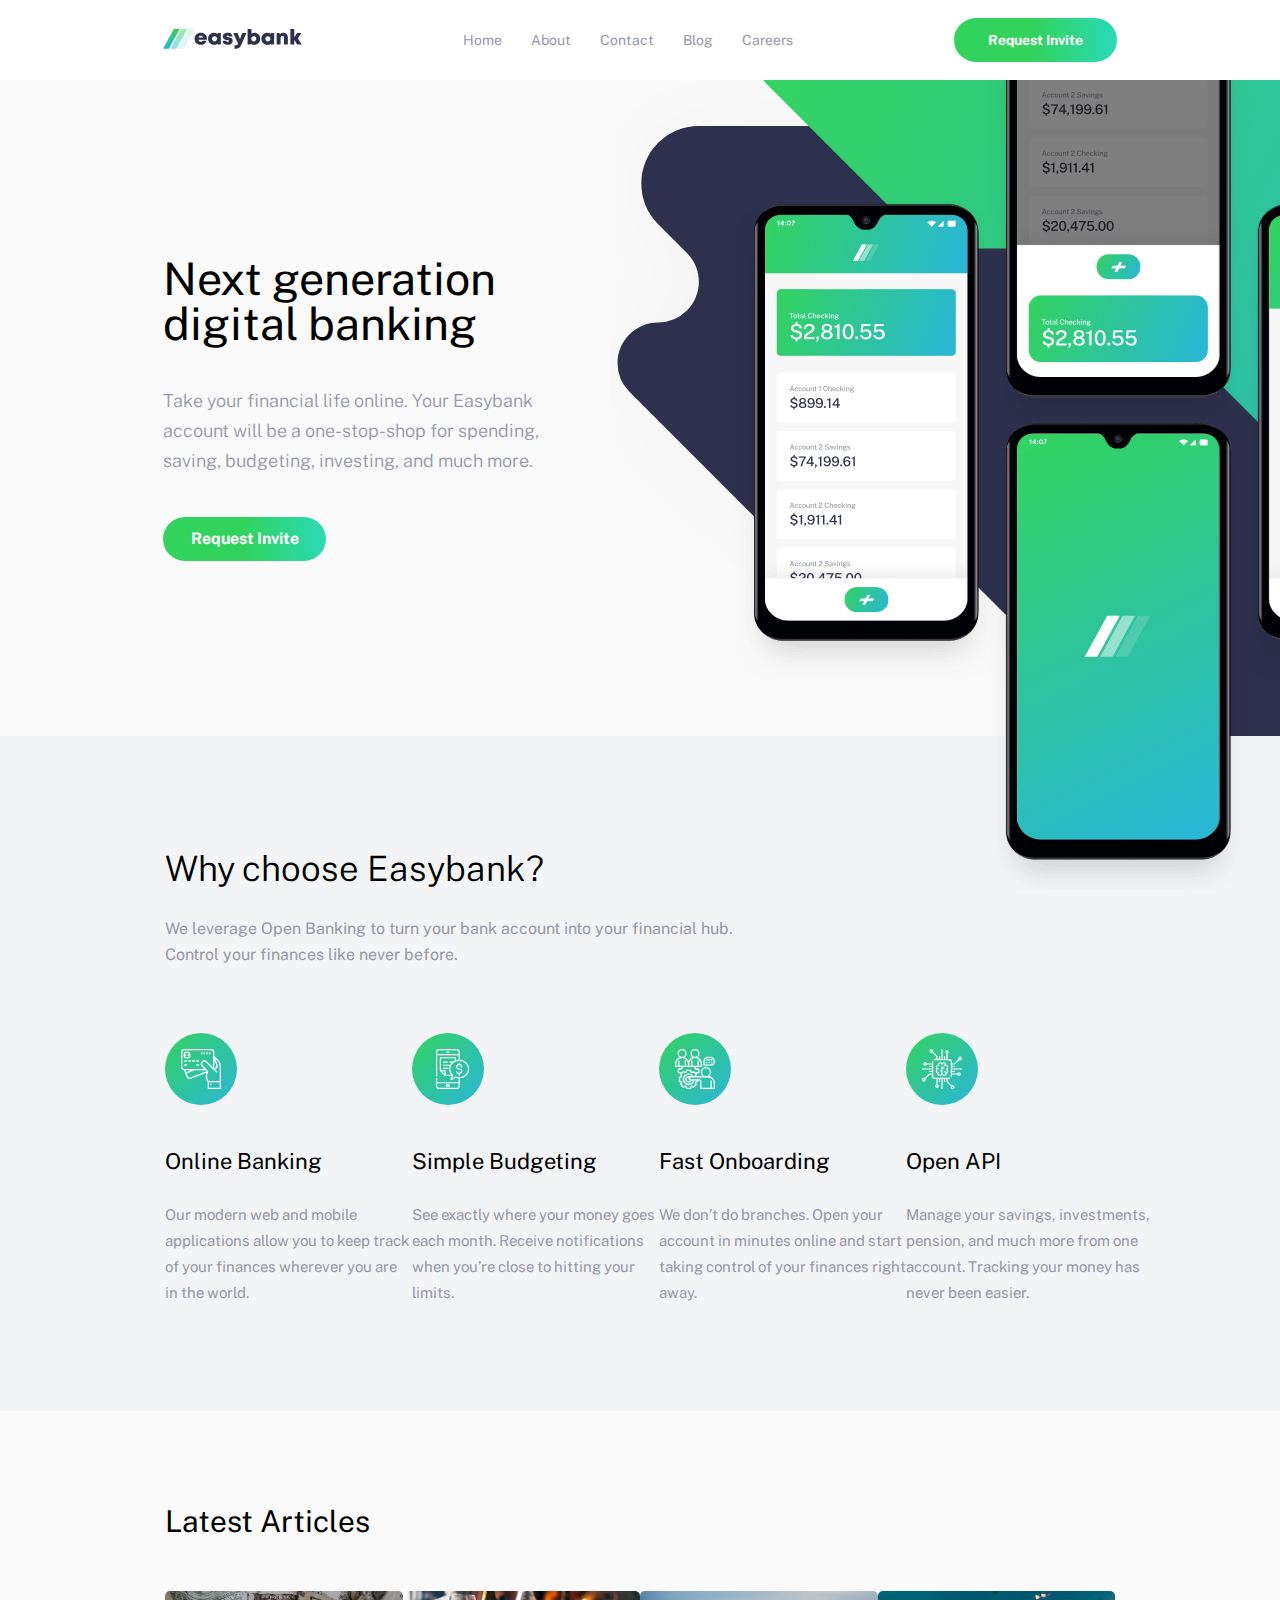
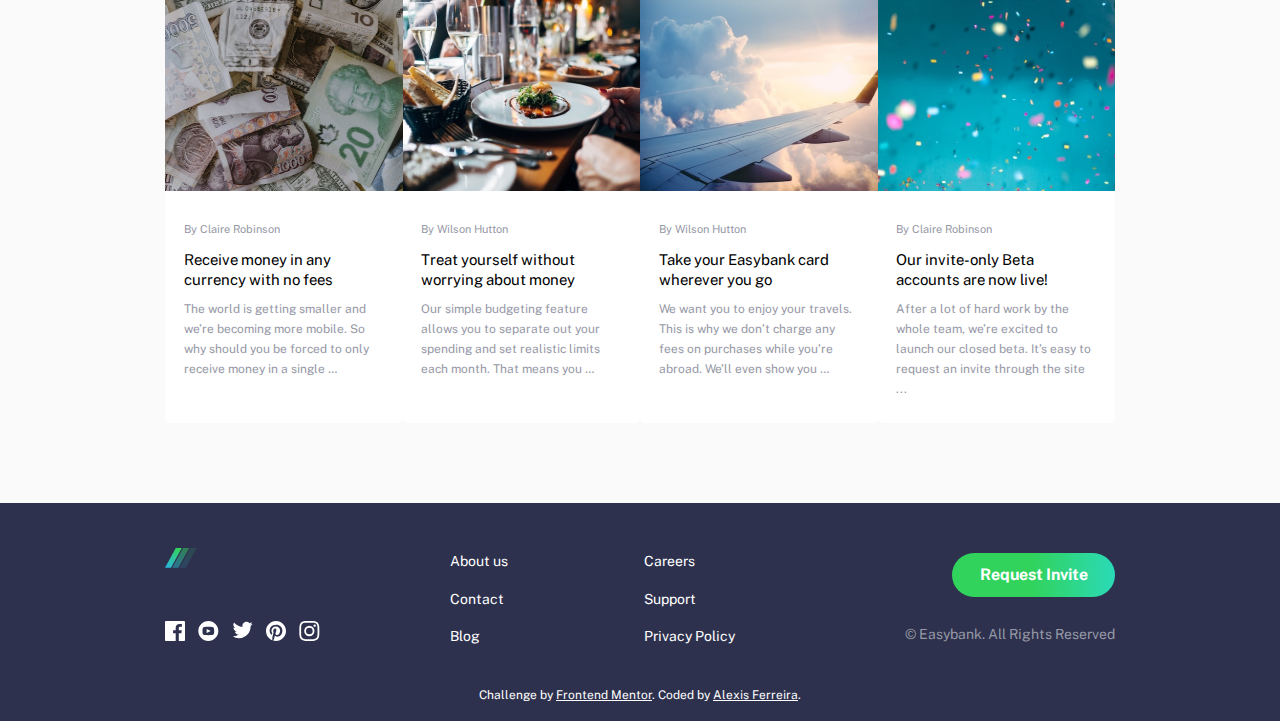
==== commit 9d70c00c: "Challenge completed" ====
--- a/index.html
+++ b/index.html
@@ -264,6 +264,8 @@
             </div>
         </div>
     </div>
+    <div id="author">
+        Challenge by <a href="https://www.frontendmentor.io?ref=challenge" target="_blank">Frontend Mentor</a>. Coded by <a href="https://github.com/alexis-ferreira">Alexis Ferreira</a>.</div>
 </footer>
 
 <script src="js/script.js"></script>
--- a/css/styles.css
+++ b/css/styles.css
@@ -7,7 +7,21 @@
 
 /******************** GENERAL ********************/
 
-
+#author {
+
+    color: white;
+
+    font-size: 12px;
+
+    padding-bottom: 20px;
+
+    text-align: center;
+}
+
+#author > a {
+
+    color: white;
+}
 
 body {
 
